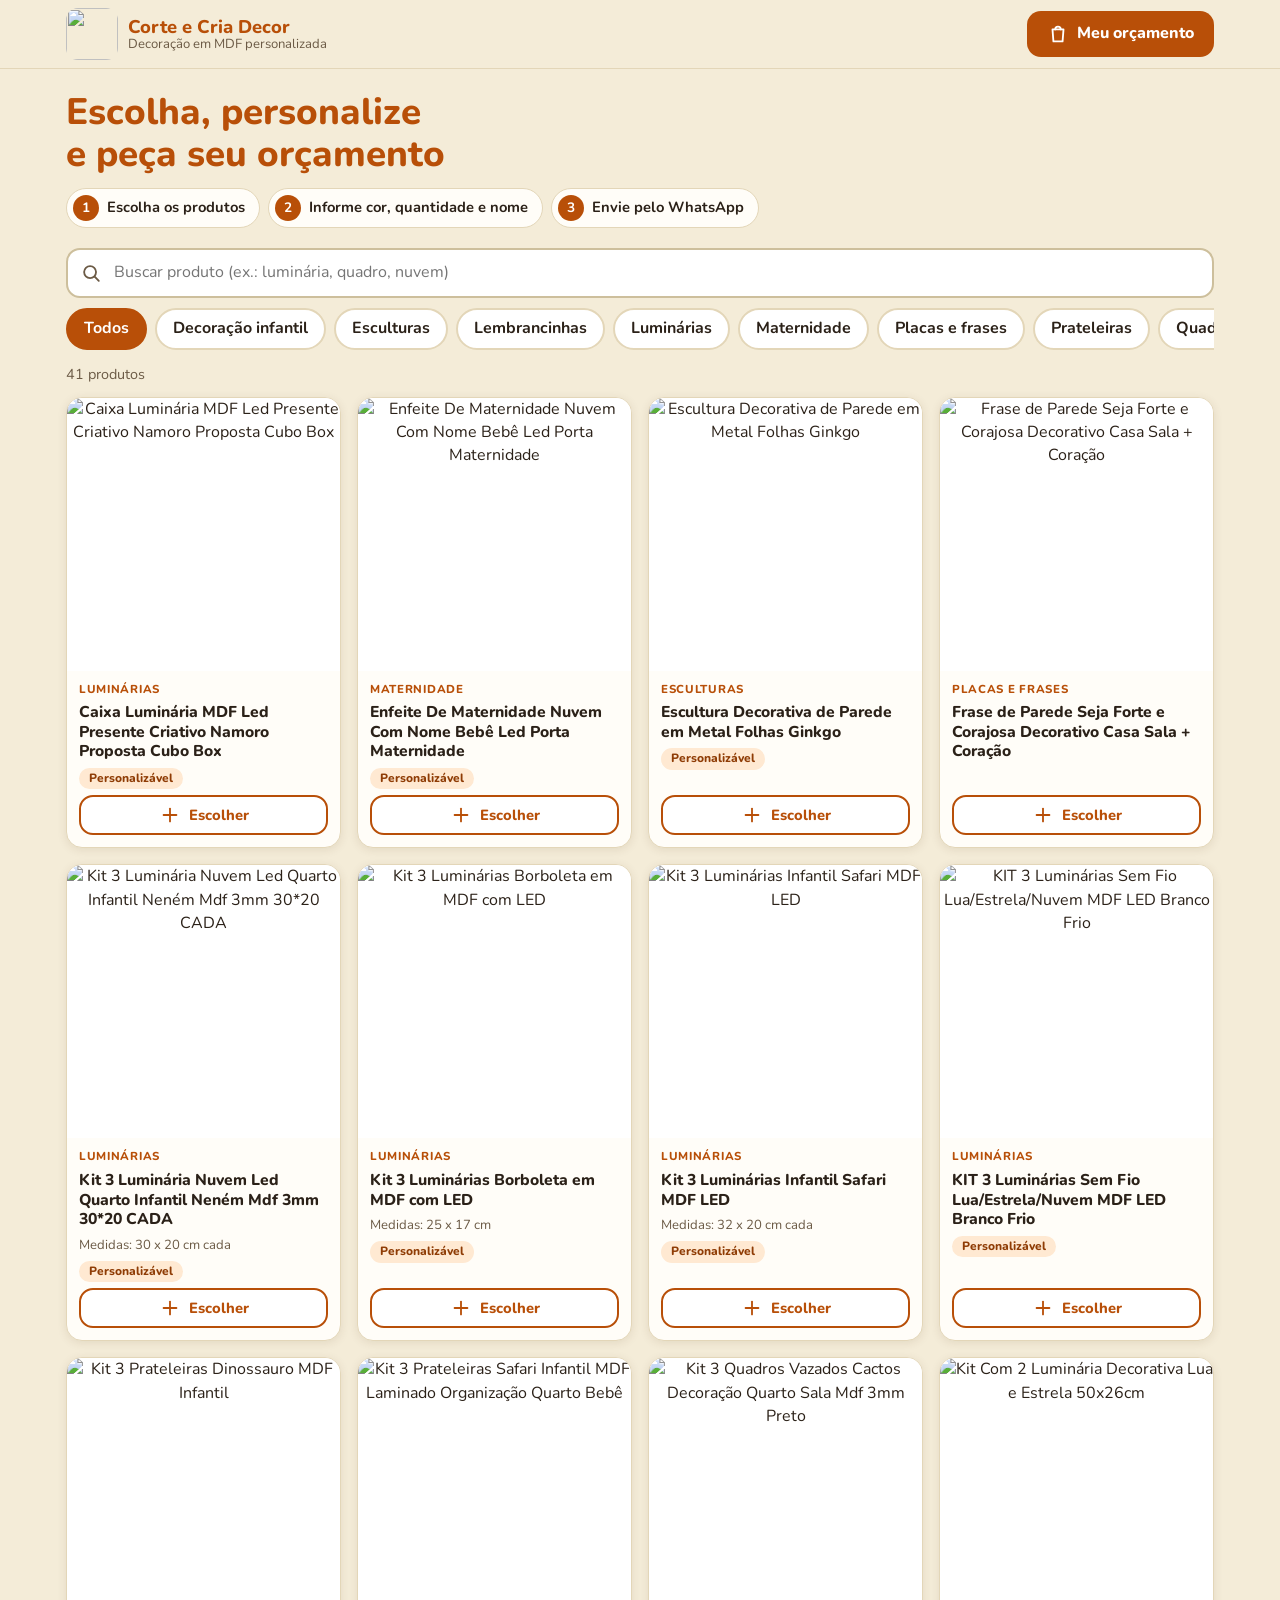
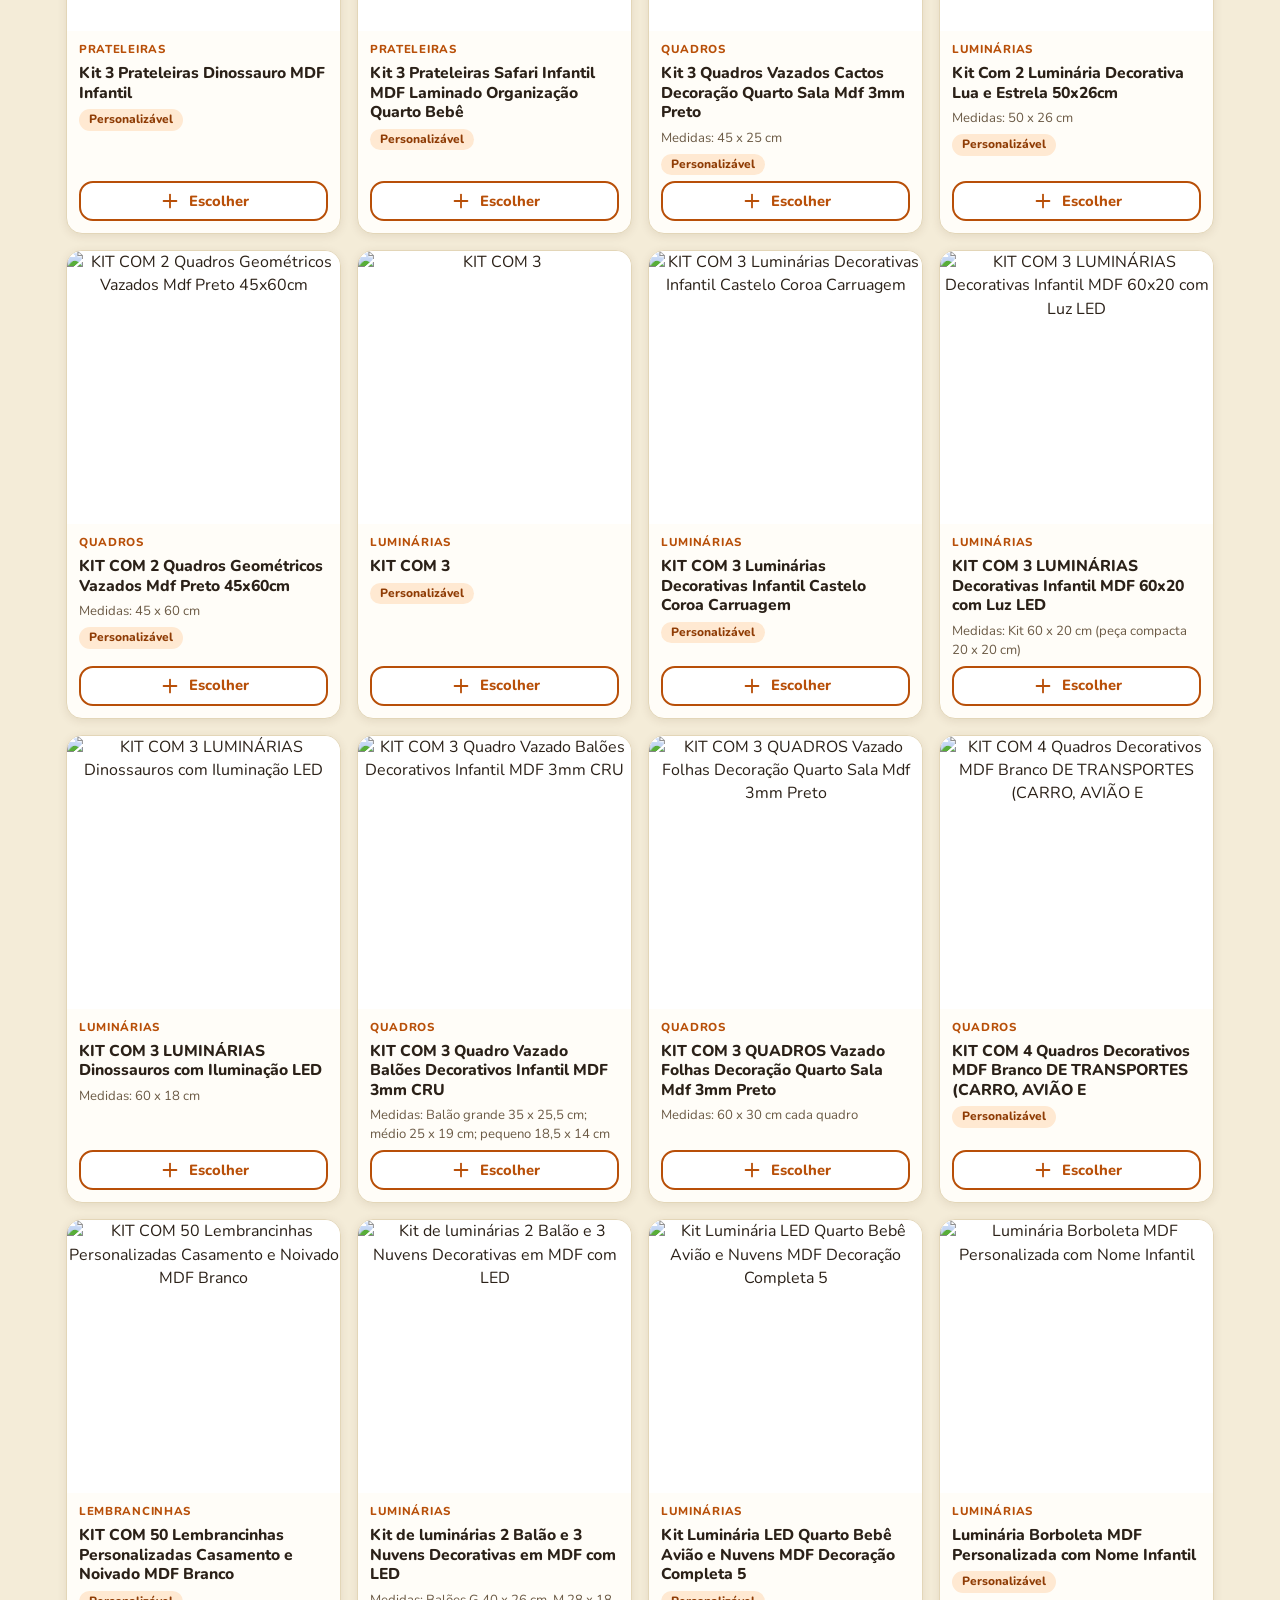
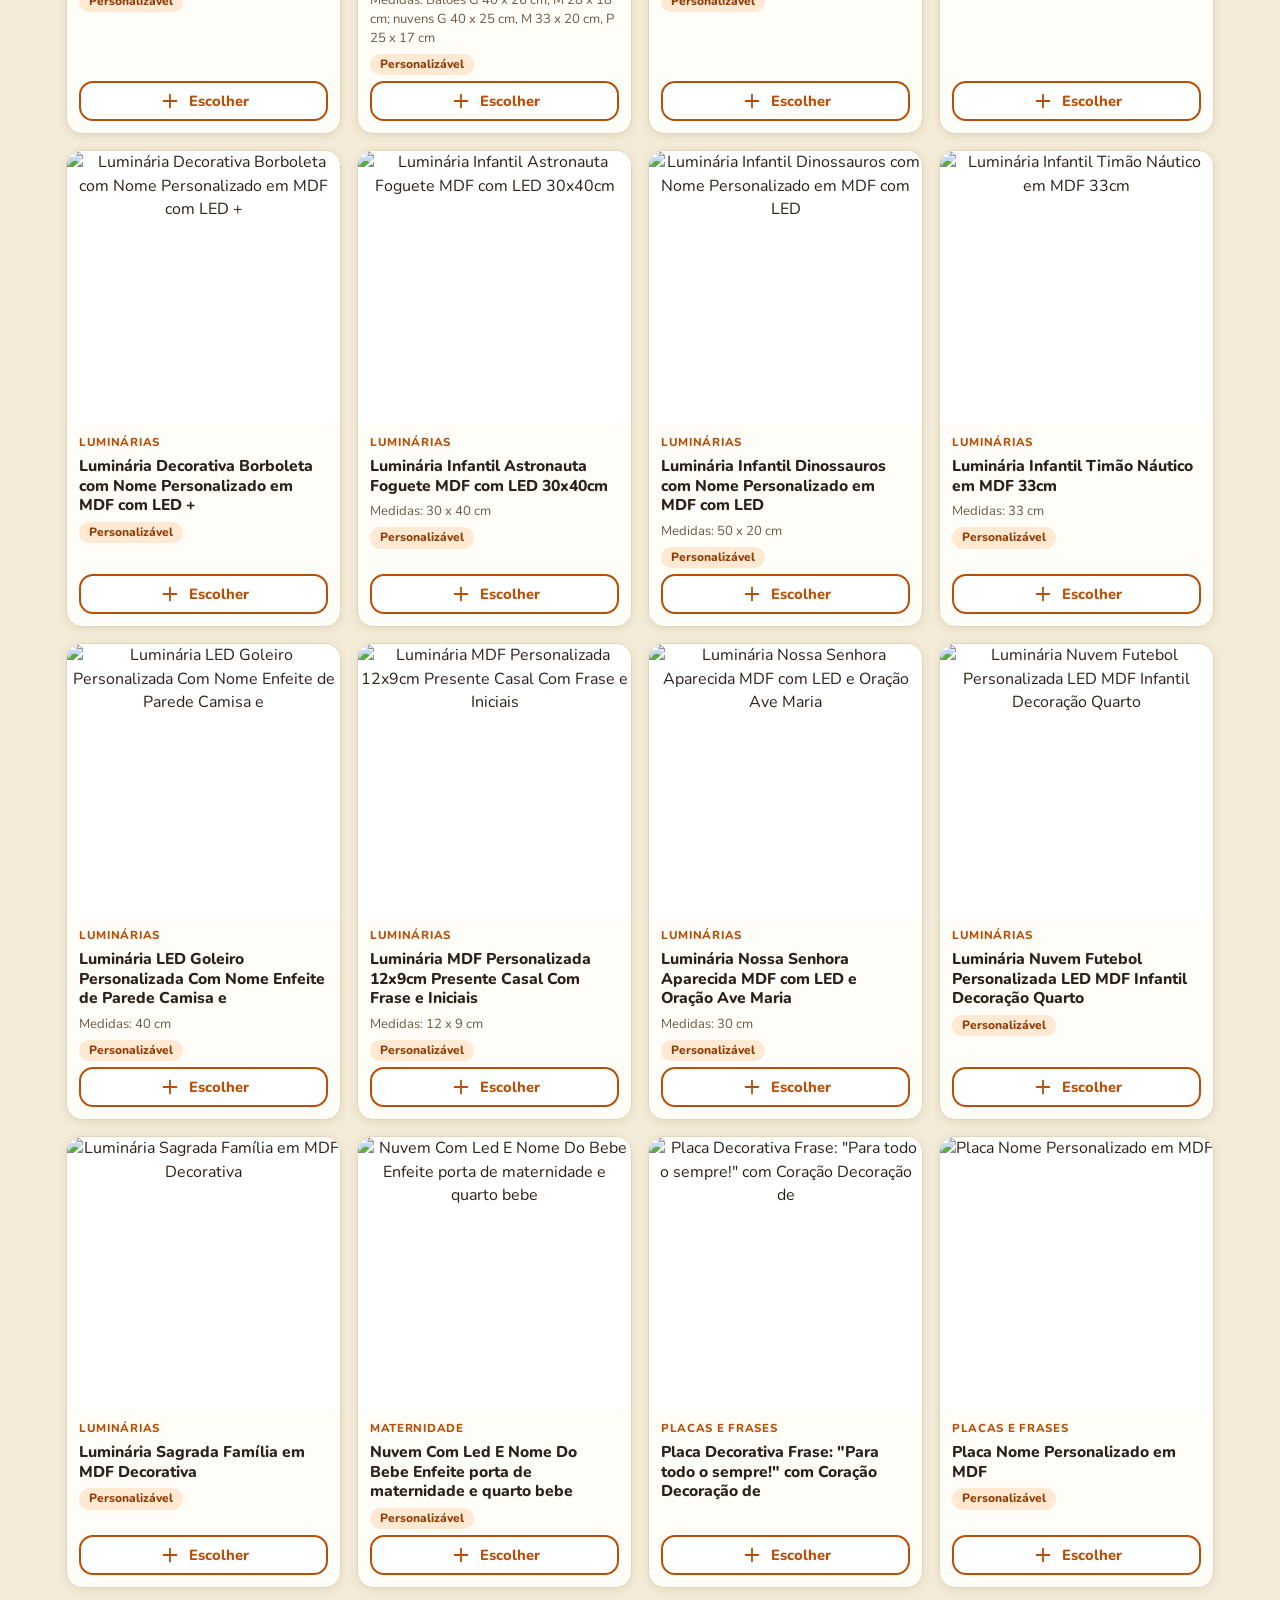
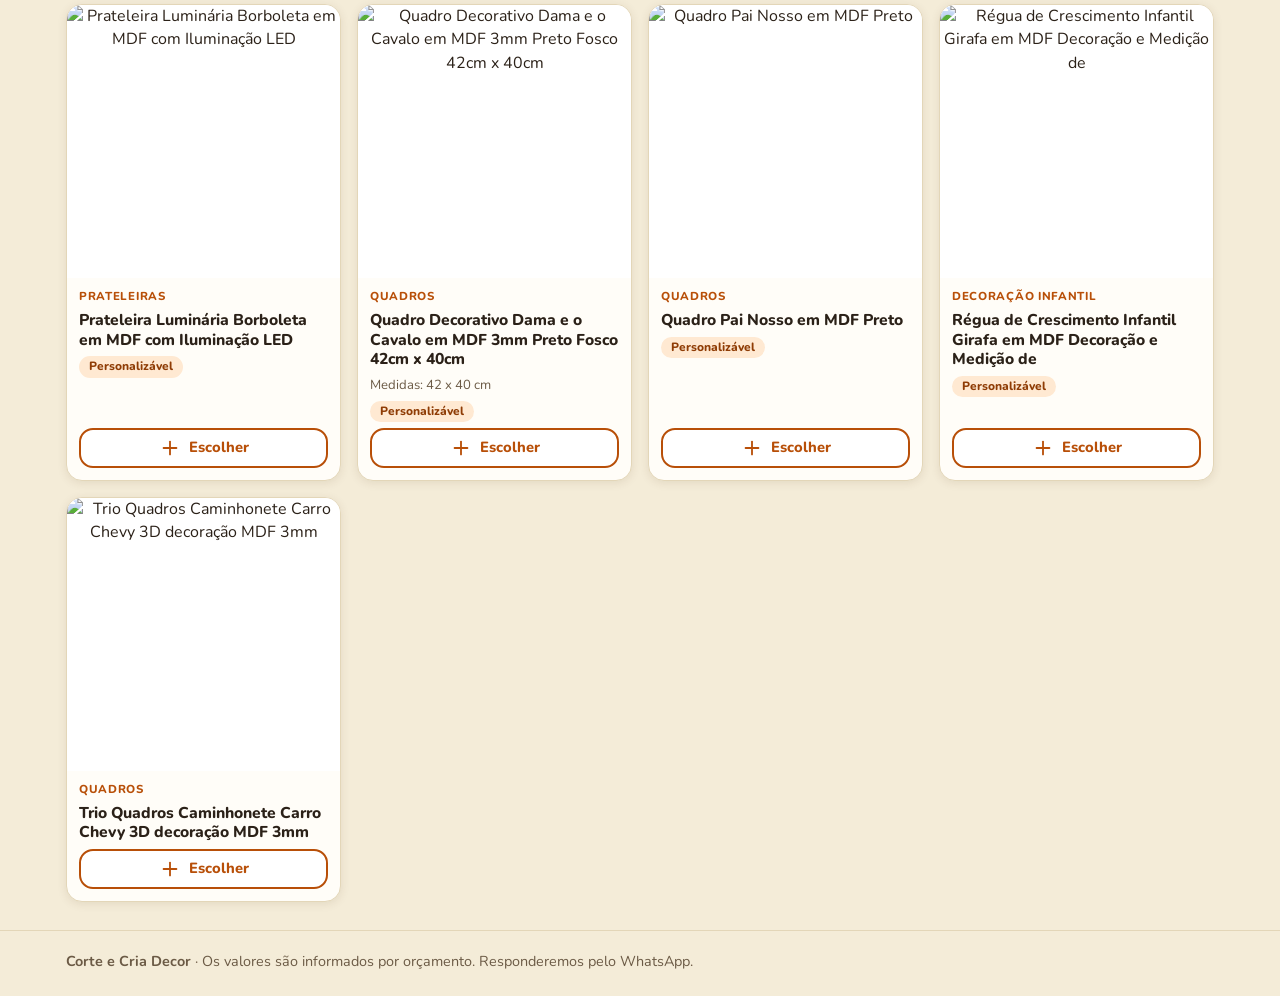
==== index.html @ e670b8cc "Add files via upload" ====
<!doctype html>
<html lang="pt-BR">
<head>
<meta charset="utf-8">
<meta name="viewport" content="width=device-width, initial-scale=1">
<title>Corte e Cria Decor | Catálogo</title>
<meta name="description" content="Catálogo de decoração em MDF personalizada. Escolha, personalize e peça seu orçamento pelo WhatsApp.">
<meta name="theme-color" content="#F4ECD8">
<link rel="icon" type="image/png" href="assets/icone.png">
<link rel="apple-touch-icon" href="assets/icone.png">
<link rel="preconnect" href="https://fonts.googleapis.com">
<link rel="preconnect" href="https://fonts.gstatic.com" crossorigin>
<link href="https://fonts.googleapis.com/css2?family=Nunito:wght@400;600;700;800&display=swap" rel="stylesheet">
<link rel="stylesheet" href="style.css">
</head>
<body>
<a class="skip" href="#grade">Ir para os produtos</a>
<header class="topo">
  <div class="wrap topo-in">
    <a class="marca" href="./" aria-label="Corte e Cria Decor, início">
      <img src="assets/logo.jpg" alt="" width="52" height="52">
      <span><strong id="loja-nome">Corte e Cria Decor</strong><small id="loja-slogan"></small></span>
    </a>
    <div class="topo-acoes">
      <a id="lnk-insta" class="btn btn-sec btn-peq" hidden target="_blank" rel="noopener">Instagram</a>
      <button type="button" id="btn-carrinho" class="btn btn-pri" aria-label="Abrir meu orçamento">
        <svg class="ic" viewBox="0 0 24 24" aria-hidden="true"><path d="M6 7h12l-1 13H7L6 7Z"/><path d="M9 7a3 3 0 0 1 6 0"/></svg>
        <span class="so-desk">Meu orçamento</span><span id="cont" class="cont" hidden>0</span>
      </button>
    </div>
  </div>
</header>

<main>
  <section class="hero">
    <div class="wrap">
      <h1>Escolha, personalize e peça seu orçamento</h1>
      <ol class="passos">
        <li><b>1</b> Escolha os produtos</li>
        <li><b>2</b> Informe cor, quantidade e nome</li>
        <li><b>3</b> Envie pelo WhatsApp</li>
      </ol>
    </div>
  </section>

  <section class="wrap filtros" aria-label="Buscar e filtrar">
    <label class="busca"><span class="sr">Buscar produto</span>
      <svg class="ic" viewBox="0 0 24 24" aria-hidden="true"><circle cx="11" cy="11" r="6.5"/><path d="m16 16 4.5 4.5"/></svg>
      <input id="busca" type="search" placeholder="Buscar produto (ex.: luminária, quadro, nuvem)" autocomplete="off">
    </label>
    <div id="cats" class="cats" role="group" aria-label="Categorias"></div>
    <p id="contagem" class="contagem" aria-live="polite"></p>
  </section>

  <section class="wrap">
    <ul id="grade" class="grade"></ul>
    <p id="vazio" class="vazio" hidden>Nenhum produto encontrado. Tente outra palavra ou escolha “Todos”.</p>
  </section>
</main>

<footer class="rodape">
  <div class="wrap">
    <p><strong>Corte e Cria Decor</strong> · Os valores são informados por orçamento. Responderemos pelo WhatsApp.</p>
  </div>
</footer>

<div id="barra-mob" class="barra-mob" hidden>
  <button type="button" id="btn-barra" class="btn btn-pri btn-grande"></button>
</div>

<div id="folha" class="folha" hidden>
  <div class="folha-fundo" data-fechar></div>
  <div class="folha-caixa" role="dialog" aria-modal="true" aria-labelledby="folha-titulo" tabindex="-1">
    <header class="folha-topo"><h2 id="folha-titulo"></h2><button type="button" class="btn-x" data-fechar aria-label="Fechar"><svg class="ic" viewBox="0 0 24 24" aria-hidden="true"><path d="M6 6l12 12M18 6 6 18"/></svg></button></header>
    <div id="folha-corpo" class="folha-corpo"></div>
  </div>
</div>
<div id="avisos" class="avisos" aria-live="polite"></div>

<script src="config.js"></script>
<script src="produtos.js"></script>
<script src="pdf.js"></script>
<script src="app.js"></script>
</body>
</html>
---- style.css ----
:root{
  --brand:#E87120; --brand-d:#B84F08; --brand-dd:#8F3C05;
  --bg:#F4ECD8; --card:#FFFDF8; --ink:#2B2118; --muted:#6B5A45; --line:#E3D6B8; --ok:#1E7A46;
  --wa:#1FA855; --wa-d:#157A3C; --radius:16px; --gut:16px;
  --sombra:0 2px 10px rgba(80,50,10,.10);
  font-family:"Nunito",system-ui,-apple-system,"Segoe UI",Roboto,Arial,sans-serif;
}
*{box-sizing:border-box}
html{scroll-behavior:smooth}
body{margin:0;background:var(--bg);color:var(--ink);font-size:16px;line-height:1.45;-webkit-text-size-adjust:100%}
img{max-width:100%;display:block}
[hidden]{display:none!important}
button,input,textarea{font:inherit;color:inherit}
:focus-visible{outline:3px solid #1B5FD1;outline-offset:2px}
.wrap{width:100%;max-width:1180px;margin:0 auto;padding-inline:var(--gut)}
.sr{position:absolute;width:1px;height:1px;overflow:hidden;clip:rect(0 0 0 0)}
.skip{position:absolute;left:8px;top:-60px;background:#fff;padding:8px 12px;border-radius:8px;z-index:100}
.skip:focus{top:8px}
.ic{width:22px;height:22px;fill:none;stroke:currentColor;stroke-width:2;stroke-linecap:round;stroke-linejoin:round;flex:none}

/* topo */
.topo{position:sticky;top:0;z-index:30;background:var(--bg);border-bottom:1px solid var(--line)}
.topo-in{display:flex;align-items:center;justify-content:space-between;gap:12px;padding-block:8px}
.marca{display:flex;align-items:center;gap:10px;text-decoration:none;color:var(--ink);min-width:0}
.marca img{width:52px;height:52px;border-radius:12px;object-fit:cover}
.marca span{display:flex;flex-direction:column;min-width:0;line-height:1.15}
.marca strong{font-size:1.15rem;font-weight:800;color:var(--brand-d)}
.marca small{color:var(--muted);font-size:.82rem}
.topo-acoes{display:flex;gap:8px;align-items:center}

/* botões */
.btn{display:inline-flex;align-items:center;justify-content:center;gap:8px;min-height:46px;padding:8px 18px;border-radius:14px;border:2px solid transparent;font-weight:800;cursor:pointer;text-decoration:none;position:relative;transition:transform .05s,background .15s}
.btn:active{transform:scale(.98)}
.btn-pri{background:var(--brand-d);color:#fff}
.btn-pri:hover{background:var(--brand-dd)}
.btn-sec{background:#fff;color:var(--brand-d);border-color:var(--brand-d)}
.btn-sec:hover{background:#FFF4E8}
.btn-wa{background:var(--wa-d);color:#fff}
.btn-wa:hover{background:#0F6330}
.btn-peq{min-height:40px;padding:6px 14px;font-size:.92rem}
.btn-grande{min-height:54px;font-size:1.05rem;width:100%}
.btn[disabled]{opacity:.5;cursor:not-allowed}
.cont{background:#fff;color:var(--brand-d);border-radius:99px;min-width:24px;height:24px;padding:0 7px;display:inline-grid;place-items:center;font-size:.85rem}
.btn-x{border:0;background:transparent;width:44px;height:44px;border-radius:12px;cursor:pointer;display:grid;place-items:center}
.btn-x:hover{background:#00000010}
.so-desk{display:none}
@media(min-width:560px){.so-desk{display:inline}}

/* hero */
.hero{padding-block:22px 6px}
.hero h1{margin:0 0 12px;font-size:clamp(1.5rem,4.5vw,2.3rem);line-height:1.15;font-weight:800;color:var(--brand-d);text-wrap:balance;max-width:20ch}
.passos{list-style:none;margin:0;padding:0;display:flex;flex-wrap:wrap;gap:8px}
.passos li{display:flex;align-items:center;gap:8px;background:var(--card);border:1px solid var(--line);border-radius:99px;padding:6px 14px 6px 6px;font-weight:700;font-size:.92rem}
.passos b{background:var(--brand-d);color:#fff;width:26px;height:26px;border-radius:50%;display:grid;place-items:center;font-size:.85rem}

/* filtros */
.filtros{padding-block:14px 4px;display:flex;flex-direction:column;gap:10px}
.busca{position:relative;display:block}
.busca .ic{position:absolute;left:14px;top:50%;transform:translateY(-50%);color:var(--muted)}
.busca input{width:100%;min-height:50px;border-radius:14px;border:2px solid #CDBF9C;background:#fff;padding:8px 14px 8px 46px}
.cats{display:flex;gap:8px;overflow-x:auto;padding-bottom:4px;scrollbar-width:thin}
.chip{flex:none;min-height:42px;padding:6px 16px;border-radius:99px;border:2px solid var(--line);background:#fff;font-weight:700;cursor:pointer;white-space:nowrap}
.chip[aria-pressed=true]{background:var(--brand-d);border-color:var(--brand-d);color:#fff}
.contagem{margin:0;color:var(--muted);font-size:.9rem}

/* grade */
.grade{list-style:none;margin:8px 0 28px;padding:0;display:grid;grid-template-columns:repeat(2,minmax(0,1fr));gap:12px}
@media(min-width:720px){.grade{grid-template-columns:repeat(3,minmax(0,1fr));gap:16px}}
@media(min-width:1000px){.grade{grid-template-columns:repeat(4,minmax(0,1fr))}}
.cartao{background:var(--card);border-radius:var(--radius);box-shadow:var(--sombra);overflow:hidden;display:flex;flex-direction:column;border:1px solid var(--line)}
.foto{border:0;padding:0;background:#fff;cursor:pointer;aspect-ratio:1;width:100%;display:block}
.foto img{width:100%;height:100%;object-fit:contain}
.corpo{padding:10px 12px 12px;display:flex;flex-direction:column;gap:6px;flex:1}
.cat-rot{font-size:.72rem;font-weight:800;letter-spacing:.06em;text-transform:uppercase;color:var(--brand-d)}
.nome{margin:0;font-size:.98rem;line-height:1.25;font-weight:800;display:-webkit-box;-webkit-line-clamp:3;-webkit-box-orient:vertical;overflow:hidden}
.med{font-size:.82rem;color:var(--muted)}
.etq{align-self:flex-start;font-size:.75rem;font-weight:800;background:#FFE9D2;color:var(--brand-dd);border-radius:99px;padding:2px 10px}
.cartao .btn{margin-top:auto;width:100%}
.vazio{text-align:center;color:var(--muted);padding:32px 0}

/* rodapé */
.rodape{border-top:1px solid var(--line);padding-block:20px 90px;color:var(--muted);font-size:.9rem}
.rodape p{margin:0}

/* barra fixa (celular) */
.barra-mob{position:fixed;left:0;right:0;bottom:0;padding:10px var(--gut) calc(10px + env(safe-area-inset-bottom,0px));background:linear-gradient(transparent,var(--bg) 35%);z-index:25}
@media(min-width:900px){.barra-mob{display:none}.rodape{padding-bottom:24px}}

/* folha (modal / gaveta) */
.folha{position:fixed;inset:0;z-index:50;display:flex;align-items:flex-end;justify-content:center}
.folha[hidden]{display:none}
.folha-fundo{position:absolute;inset:0;background:rgba(30,20,10,.55)}
.folha-caixa{position:relative;background:var(--card);width:100%;max-width:560px;max-height:92dvh;border-radius:22px 22px 0 0;display:flex;flex-direction:column;animation:sobe .18s ease-out;outline:0}
@media(min-width:700px){.folha{align-items:center}.folha-caixa{border-radius:22px;max-height:88dvh}}
@keyframes sobe{from{transform:translateY(24px);opacity:.4}}
.folha-topo{display:flex;align-items:center;justify-content:space-between;gap:8px;padding:10px 8px 6px 18px;border-bottom:1px solid var(--line)}
.folha-topo h2{margin:0;font-size:1.1rem;font-weight:800}
.folha-corpo{overflow:auto;padding:14px 18px 20px;display:flex;flex-direction:column;gap:14px}
.det-foto{background:#fff;border-radius:14px;border:1px solid var(--line);aspect-ratio:1;max-height:46dvh;margin-inline:auto;width:100%;max-width:420px}
.det-foto img{width:100%;height:100%;object-fit:contain}
.det-info{display:flex;flex-direction:column;gap:6px}
.det-info h3{margin:0;font-size:1.15rem;line-height:1.25}
.bloco{display:flex;flex-direction:column;gap:8px}
.bloco>label,.bloco>.rot{font-weight:800}
.bloco .dica{font-weight:600;color:var(--muted);font-size:.85rem}
.cores{display:flex;flex-wrap:wrap;gap:8px}
.cor{display:inline-flex;align-items:center;gap:8px;min-height:44px;padding:6px 14px 6px 8px;border-radius:99px;border:2px solid var(--line);background:#fff;cursor:pointer;font-weight:700}
.cor i{width:26px;height:26px;border-radius:50%;border:1px solid #0003;display:block}
.cor[aria-pressed=true]{border-color:var(--brand-d);background:#FFF4E8;box-shadow:inset 0 0 0 1px var(--brand-d)}
.qtd{display:inline-flex;align-items:center;border:2px solid var(--line);border-radius:14px;background:#fff;align-self:flex-start}
.qtd button{width:48px;height:48px;border:0;background:transparent;font-size:1.4rem;font-weight:800;cursor:pointer;border-radius:12px}
.qtd button:hover{background:#00000010}
.qtd input{width:56px;text-align:center;border:0;font-weight:800;font-size:1.1rem;background:transparent;-moz-appearance:textfield}
.qtd input::-webkit-outer-spin-button,.qtd input::-webkit-inner-spin-button{-webkit-appearance:none;margin:0}
.sw-pers{display:flex;gap:8px}
.sw-pers button{flex:1;min-height:46px;border-radius:14px;border:2px solid var(--line);background:#fff;font-weight:800;cursor:pointer}
.sw-pers button[aria-pressed=true]{background:var(--brand-d);border-color:var(--brand-d);color:#fff}
.campo{width:100%;min-height:50px;border-radius:14px;border:2px solid #CDBF9C;background:#fff;padding:8px 14px}
textarea.campo{min-height:80px;resize:vertical}
.erro{color:#B3261E;font-weight:700;font-size:.9rem;margin:0}
.rodape-folha{position:sticky;bottom:0;background:var(--card);padding-top:8px}

/* orçamento */
.itens{list-style:none;margin:0;padding:0;display:flex;flex-direction:column;gap:10px}
.item{display:grid;grid-template-columns:72px 1fr;gap:12px;background:#fff;border:1px solid var(--line);border-radius:14px;padding:10px}
.item img{width:72px;height:72px;object-fit:contain;border-radius:10px;background:#fff}
.item h4{margin:0 0 2px;font-size:.95rem;line-height:1.25}
.item p{margin:0;font-size:.88rem;color:var(--muted)}
.item-acoes{display:flex;align-items:center;gap:8px;margin-top:6px;flex-wrap:wrap}
.item-acoes .qtd button{width:40px;height:40px}
.item-acoes .qtd input{width:44px}
.lnk{background:none;border:0;color:var(--brand-d);font-weight:800;cursor:pointer;text-decoration:underline;padding:8px 4px;min-height:40px}
.lnk.perigo{color:#B3261E}
.aviso-env{background:#FFF4E0;border:1px solid #F0C98A;border-radius:12px;padding:10px 12px;font-size:.9rem}
.ok-topo{display:flex;align-items:center;gap:10px;color:var(--ok);font-weight:800;font-size:1.1rem}
.ok-topo .ic{width:34px;height:34px;stroke-width:2.6}
.pilha{display:flex;flex-direction:column;gap:10px}
.pequeno{font-size:.88rem;color:var(--muted);margin:0}

.avisos{position:fixed;left:50%;transform:translateX(-50%);bottom:calc(86px + env(safe-area-inset-bottom,0px));z-index:70;display:flex;flex-direction:column;gap:8px;align-items:center;pointer-events:none;width:min(92vw,420px)}
.aviso{background:#2B2118;color:#fff;border-radius:12px;padding:10px 16px;font-weight:700;box-shadow:0 8px 24px #0004;animation:sobe .15s}
@media(min-width:900px){.avisos{bottom:24px}}
@media(prefers-reduced-motion:reduce){*{animation:none!important;transition:none!important;scroll-behavior:auto!important}}
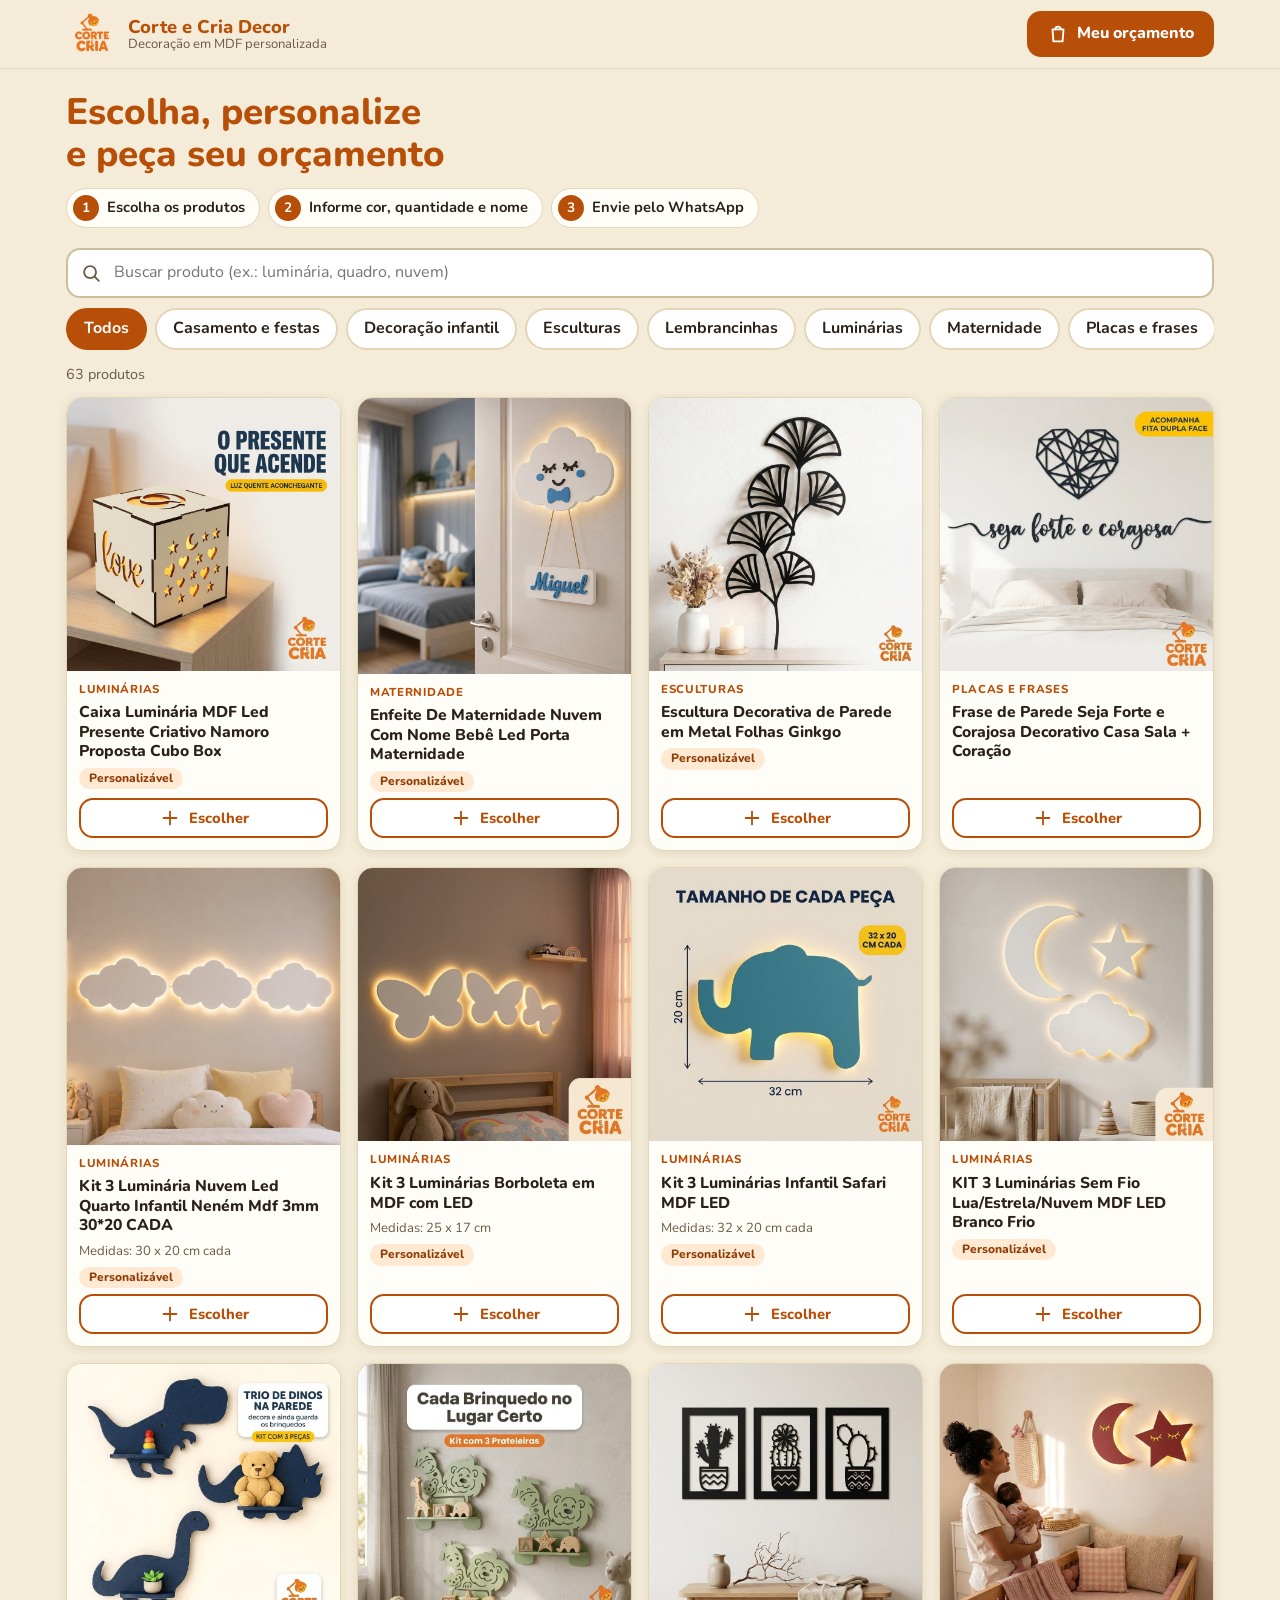
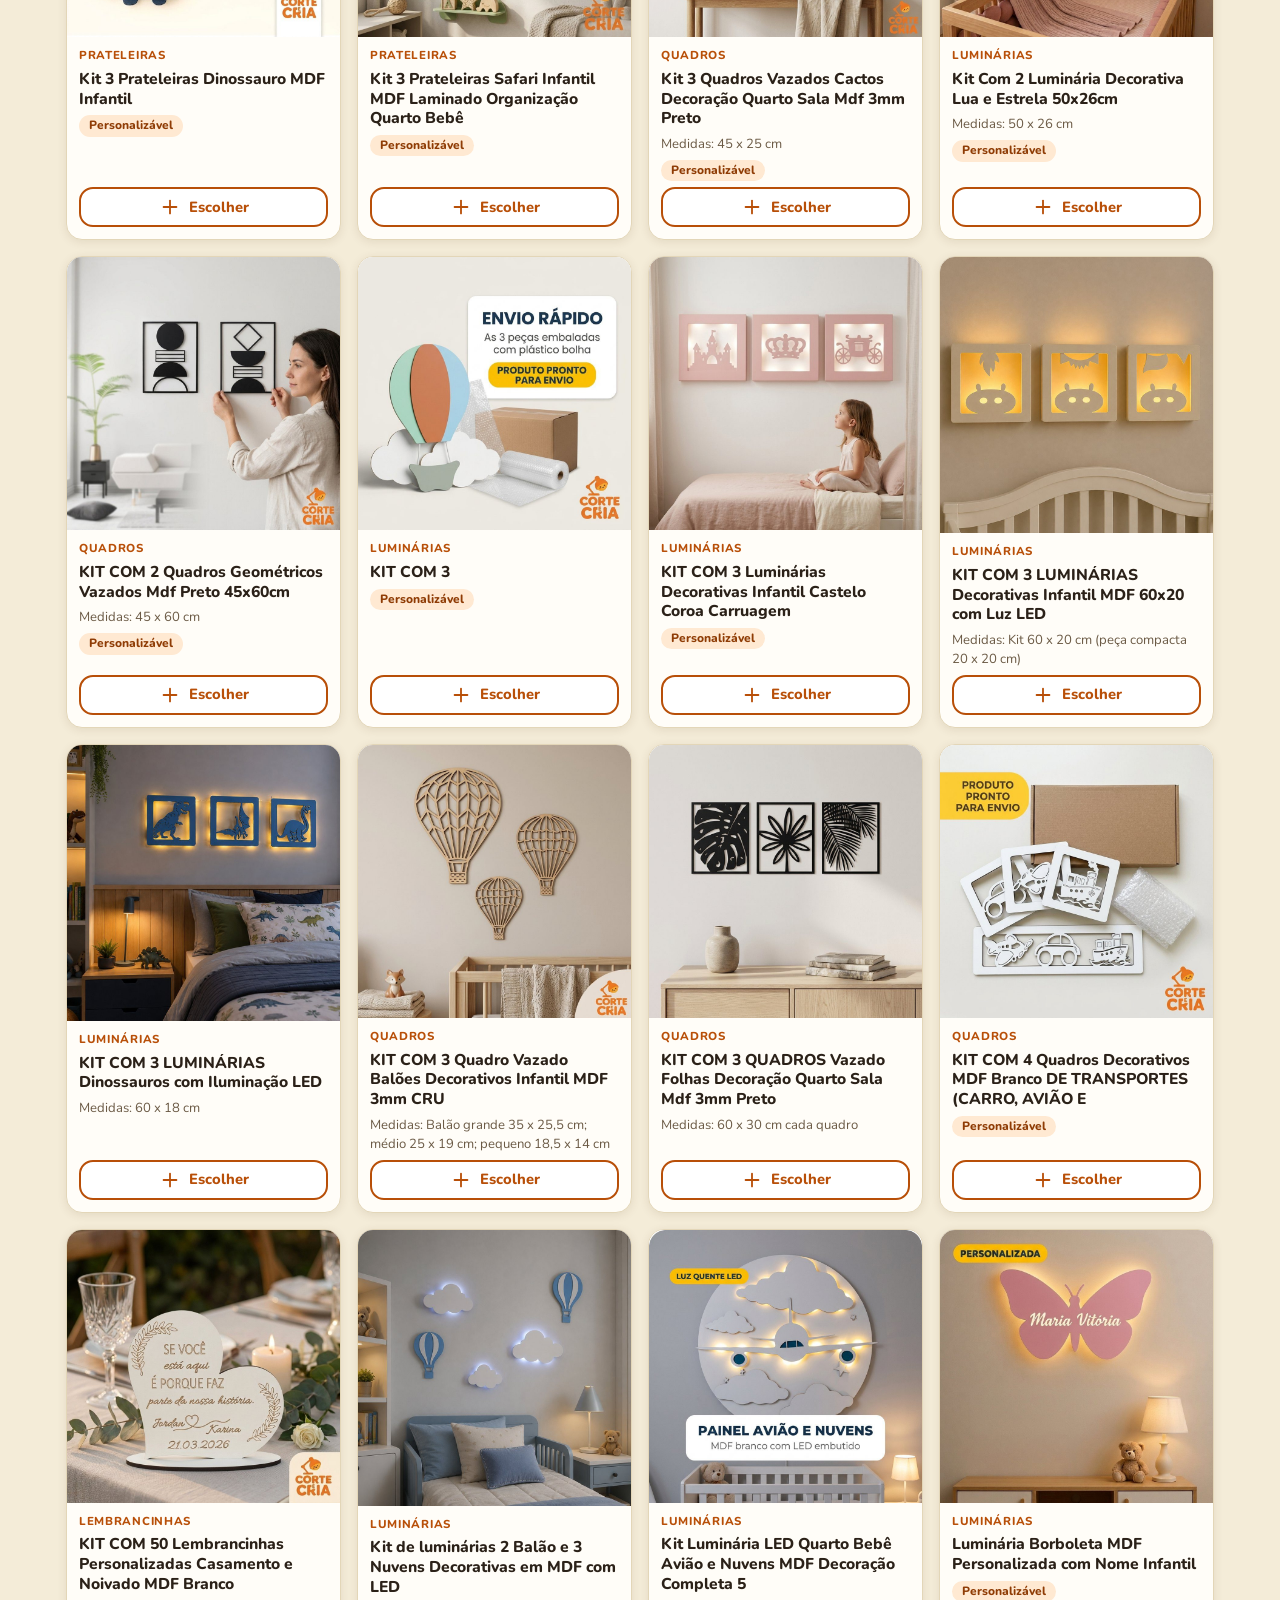
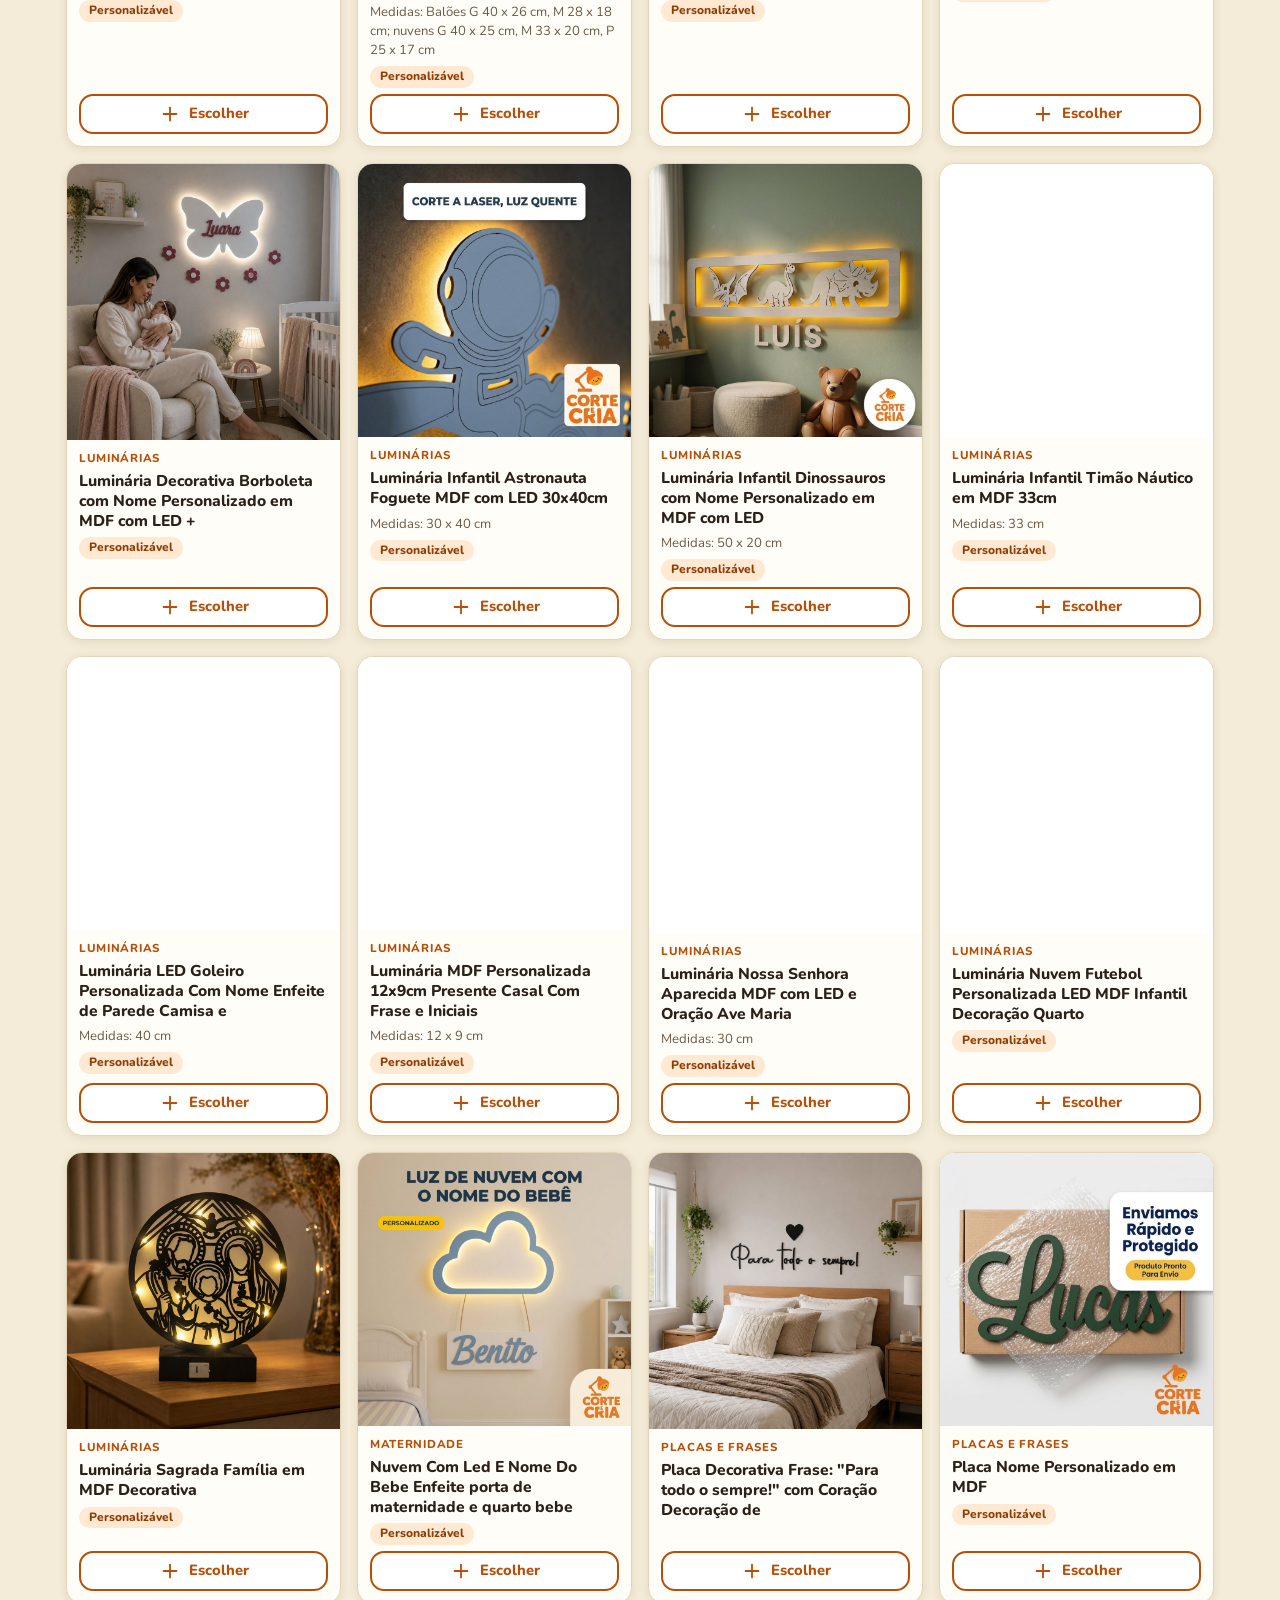
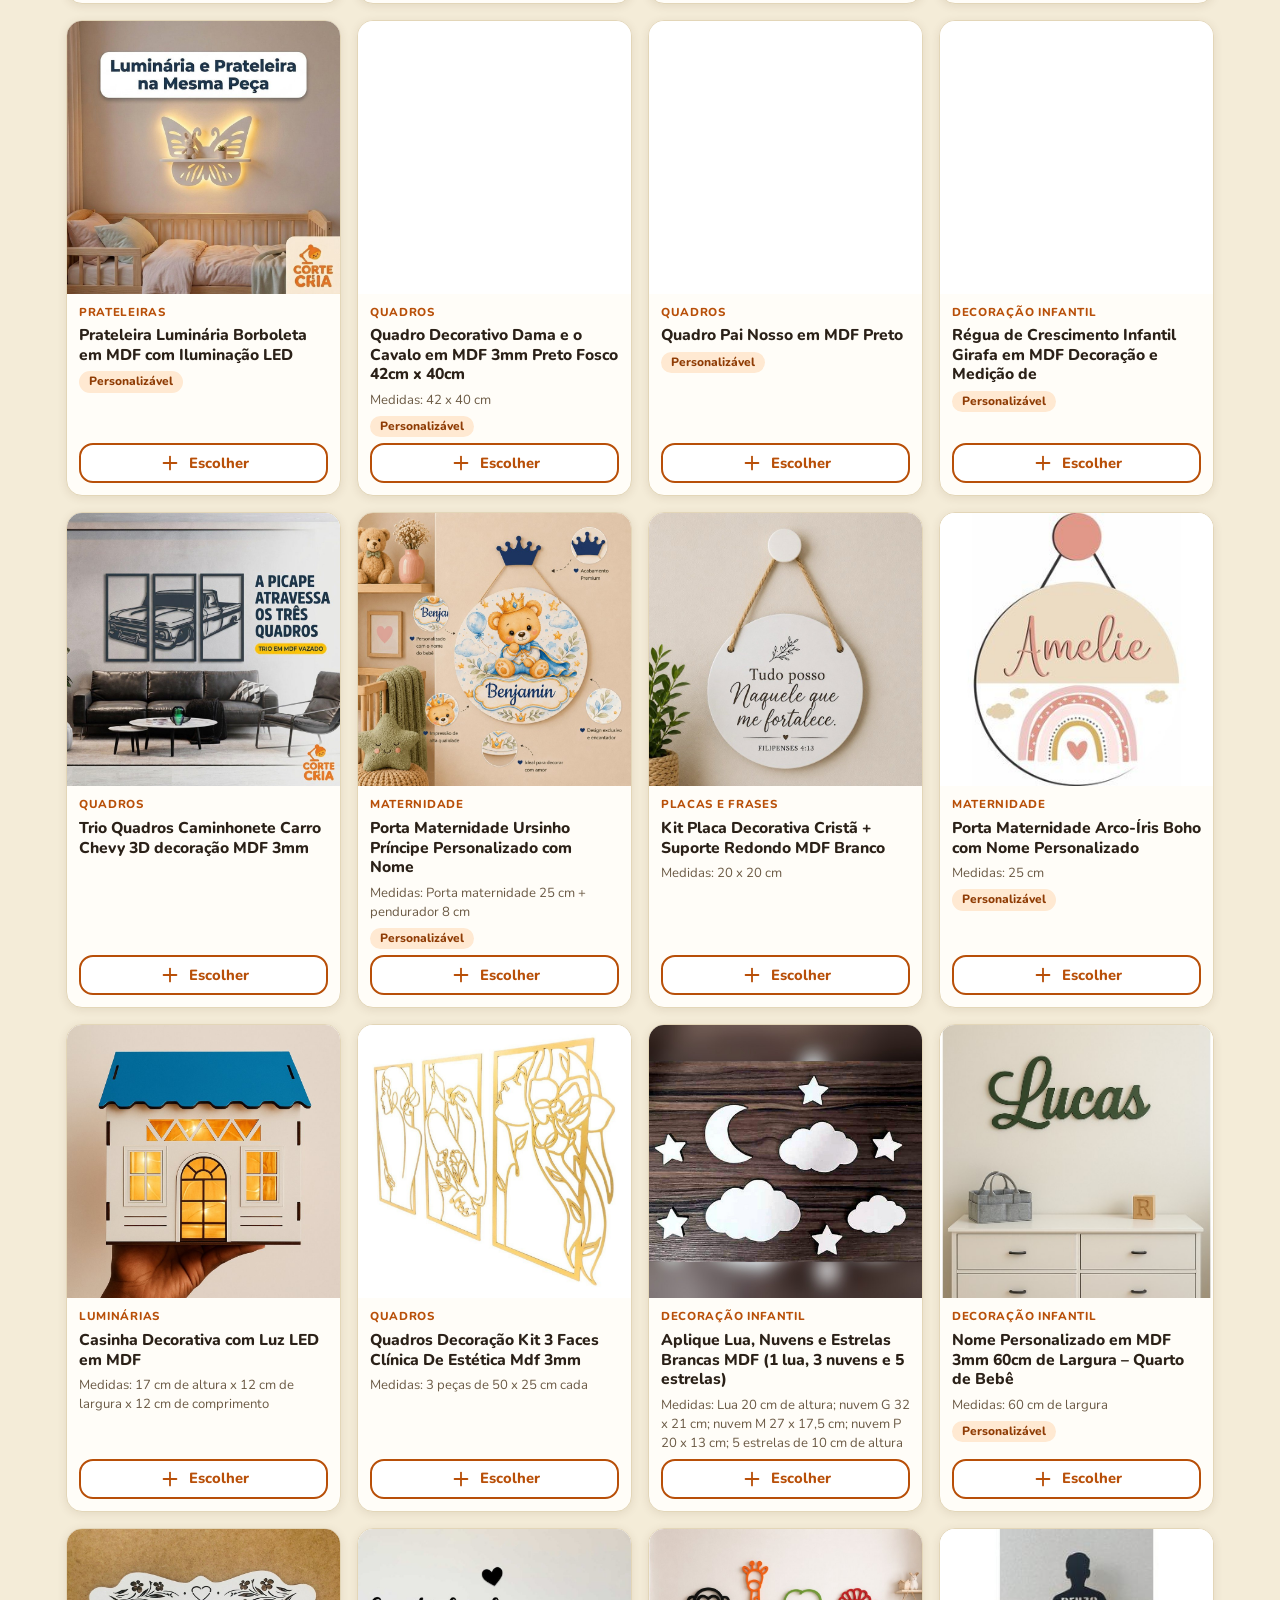
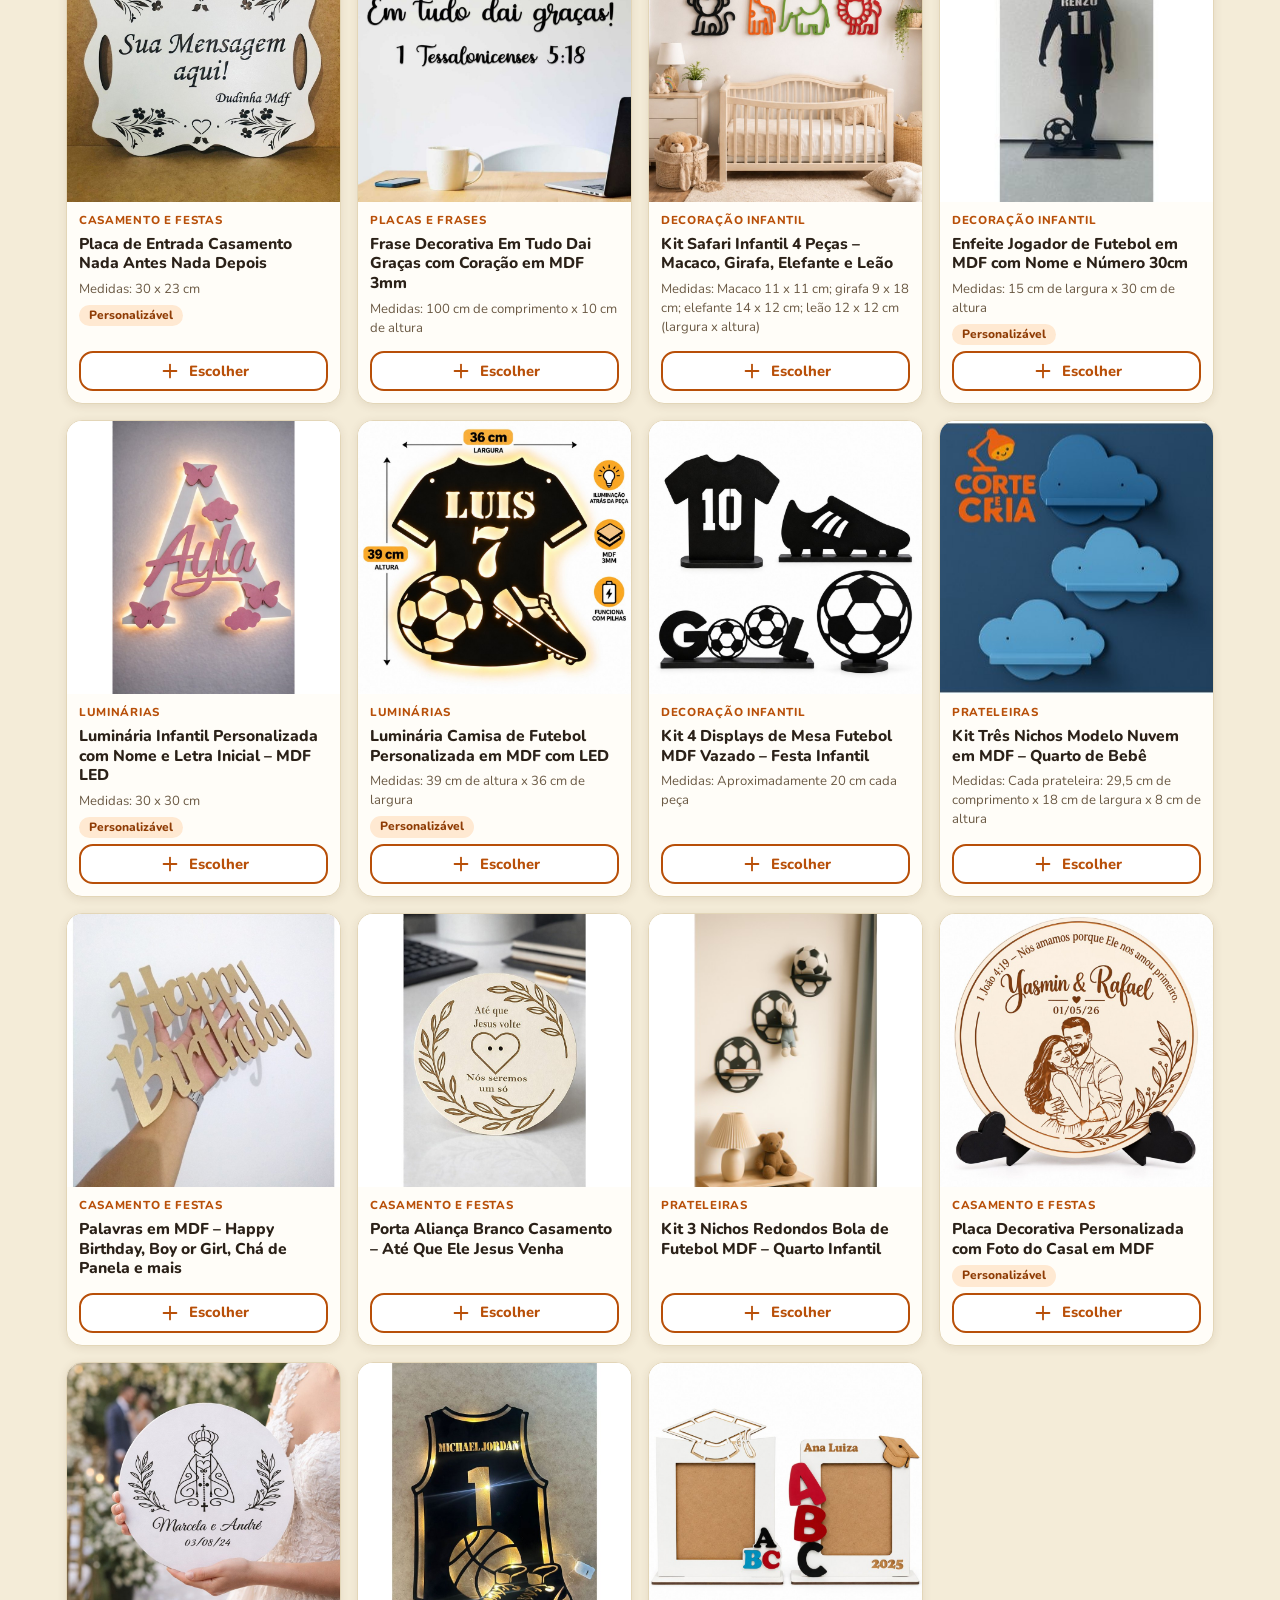
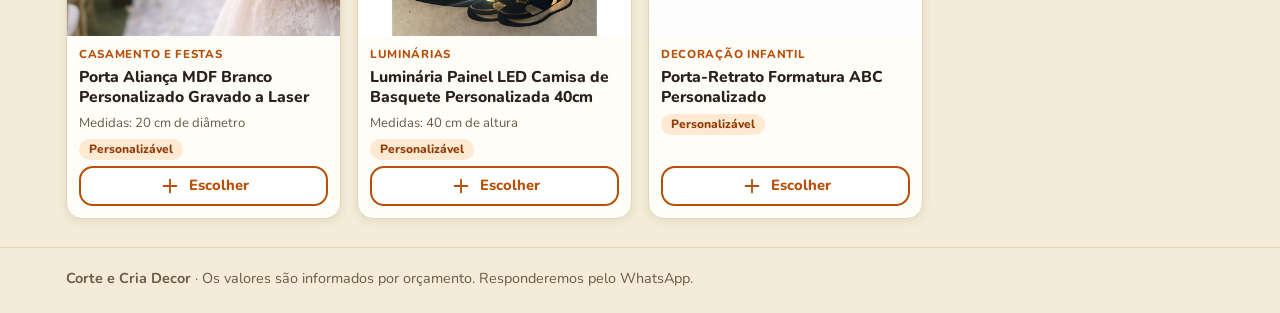
==== commit 3ae5a44d: "Add files via upload" ====
--- a/index.html
+++ b/index.html
@@ -80,6 +80,8 @@
 <script src="config.js"></script>
 <script src="produtos.js"></script>
 <script src="pdf.js"></script>
+<script src="nuvem.js"></script>
 <script src="app.js"></script>
+<script>if (window.Demandas) window.Demandas.reenviarPendentes();</script>
 </body>
 </html>
--- a/style.css
+++ b/style.css
@@ -141,3 +141,23 @@
 .aviso{background:#2B2118;color:#fff;border-radius:12px;padding:10px 16px;font-weight:700;box-shadow:0 8px 24px #0004;animation:sobe .15s}
 @media(min-width:900px){.avisos{bottom:24px}}
 @media(prefers-reduced-motion:reduce){*{animation:none!important;transition:none!important;scroll-behavior:auto!important}}
+
+.galeria{display:grid;gap:8px}
+.minis{display:flex;gap:8px;overflow-x:auto;padding:2px;justify-content:center}
+.mini{flex:0 0 auto;width:56px;height:56px;padding:0;border:2px solid var(--line);border-radius:10px;background:#fff;overflow:hidden;cursor:pointer}
+.mini img{width:100%;height:100%;object-fit:cover;display:block}
+.mini.ativa{border-color:var(--brand-d)}
+
+.desc{border:1px solid var(--line);border-radius:12px;background:#fff;padding:0 14px}
+.desc summary{cursor:pointer;padding:12px 0;font-weight:700;color:var(--brand-d)}
+.desc-corpo{padding:0 0 12px;font-size:.92rem;line-height:1.5}
+.desc-corpo h4{margin:12px 0 4px;font-size:.95rem}
+.desc-corpo p{margin:6px 0}
+.desc-corpo ul{margin:4px 0 4px 18px;padding:0}
+
+.vars{display:grid;grid-template-columns:repeat(auto-fill,minmax(104px,1fr));gap:8px}
+.var{display:flex;flex-direction:column;align-items:center;gap:4px;padding:8px 6px;border:2px solid var(--line);border-radius:12px;background:#fff;cursor:pointer;font:inherit;color:inherit;text-align:center}
+.var img{width:72px;height:72px;object-fit:cover;border-radius:8px;display:block}
+.var .v-n{font-size:.78rem;font-weight:700;color:var(--brand-d)}
+.var .v-nome{font-size:.84rem;line-height:1.2;word-break:break-word}
+.var[aria-pressed="true"]{border-color:var(--brand-d);background:#fff4e6;box-shadow:0 0 0 2px var(--brand-d) inset}
